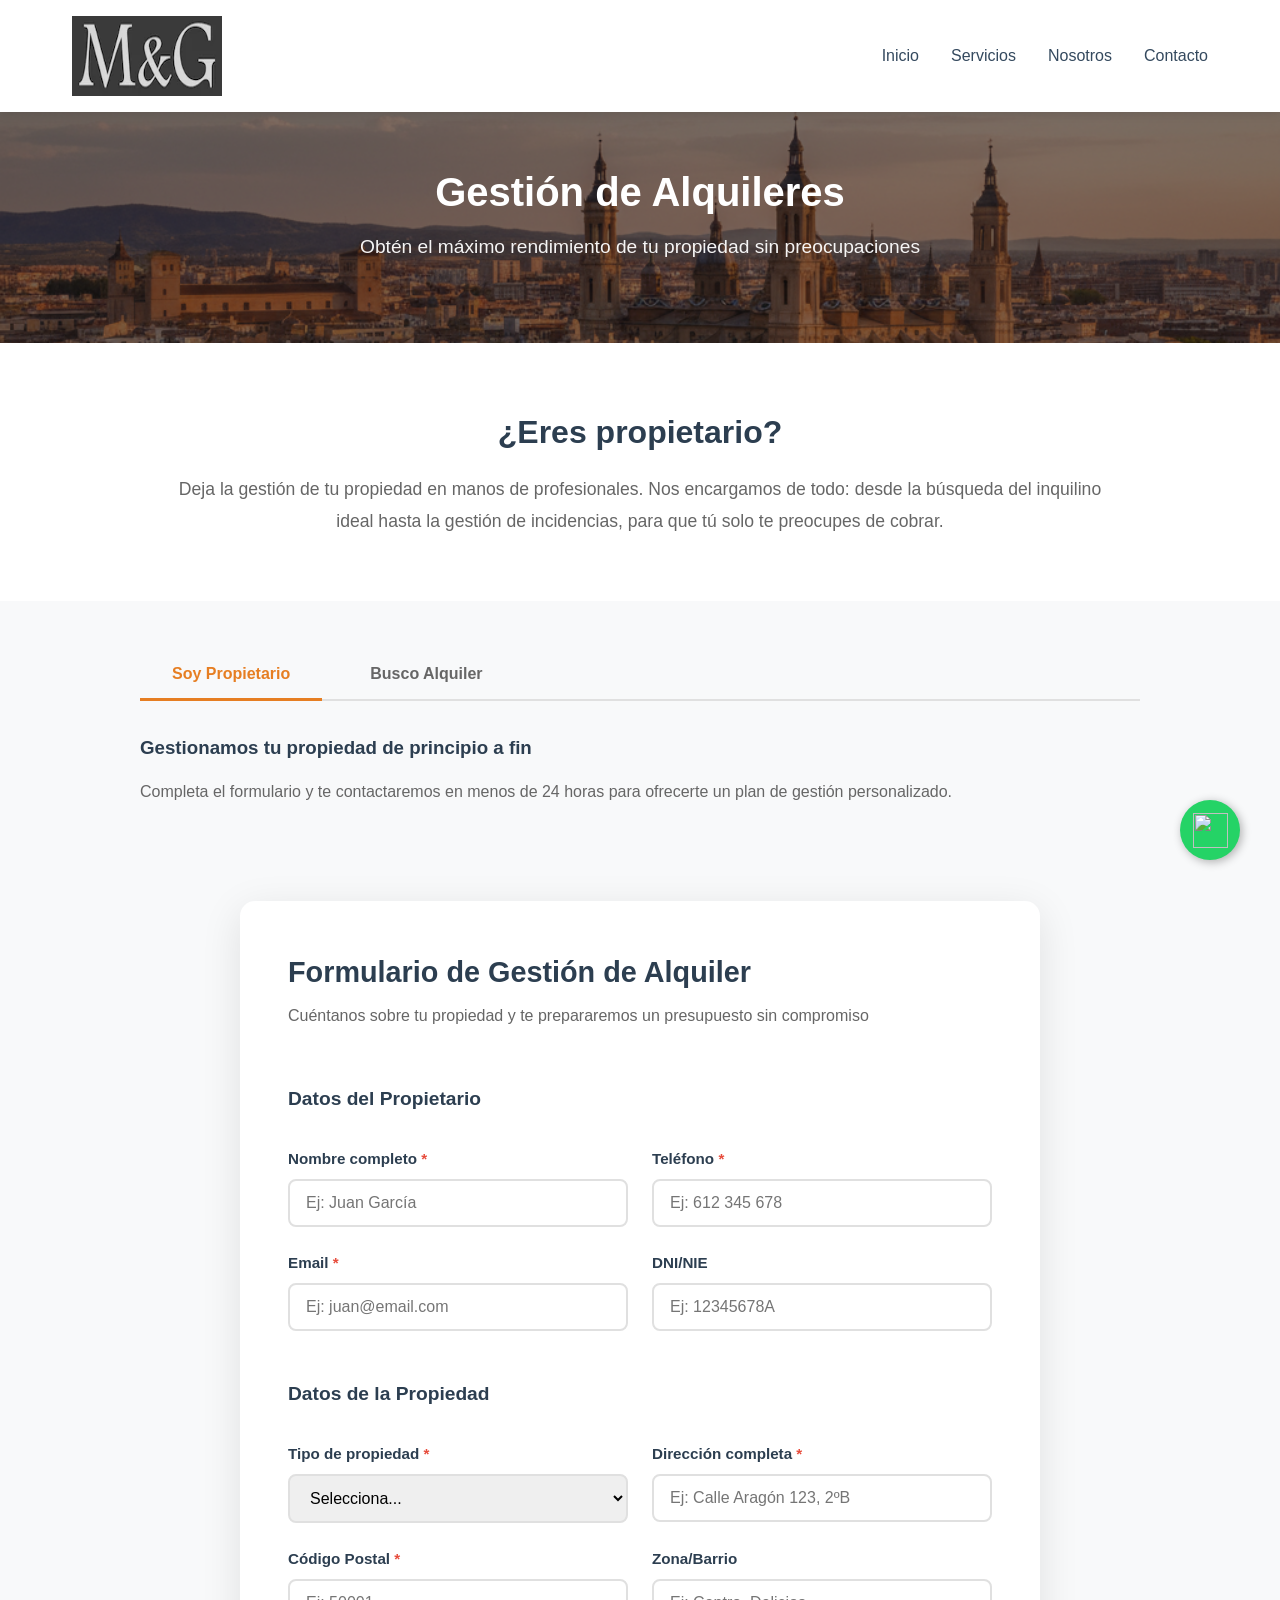
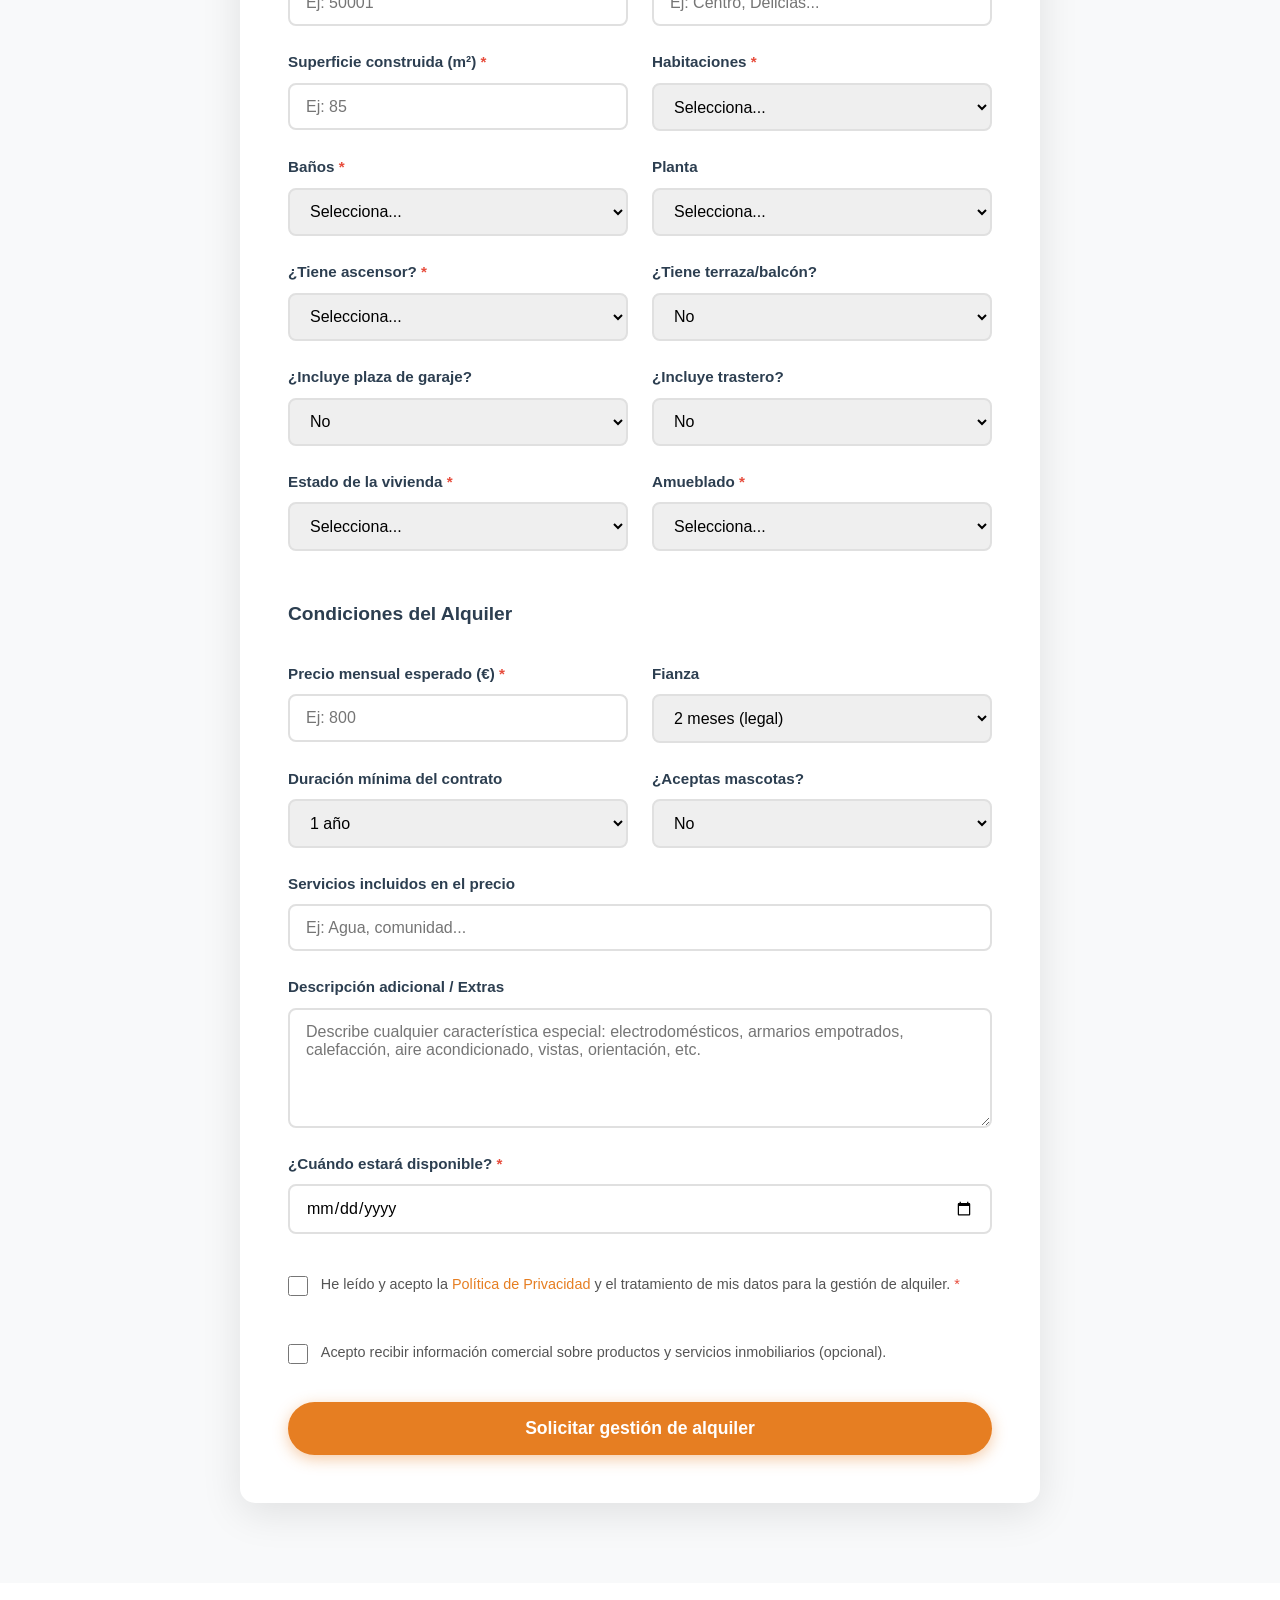
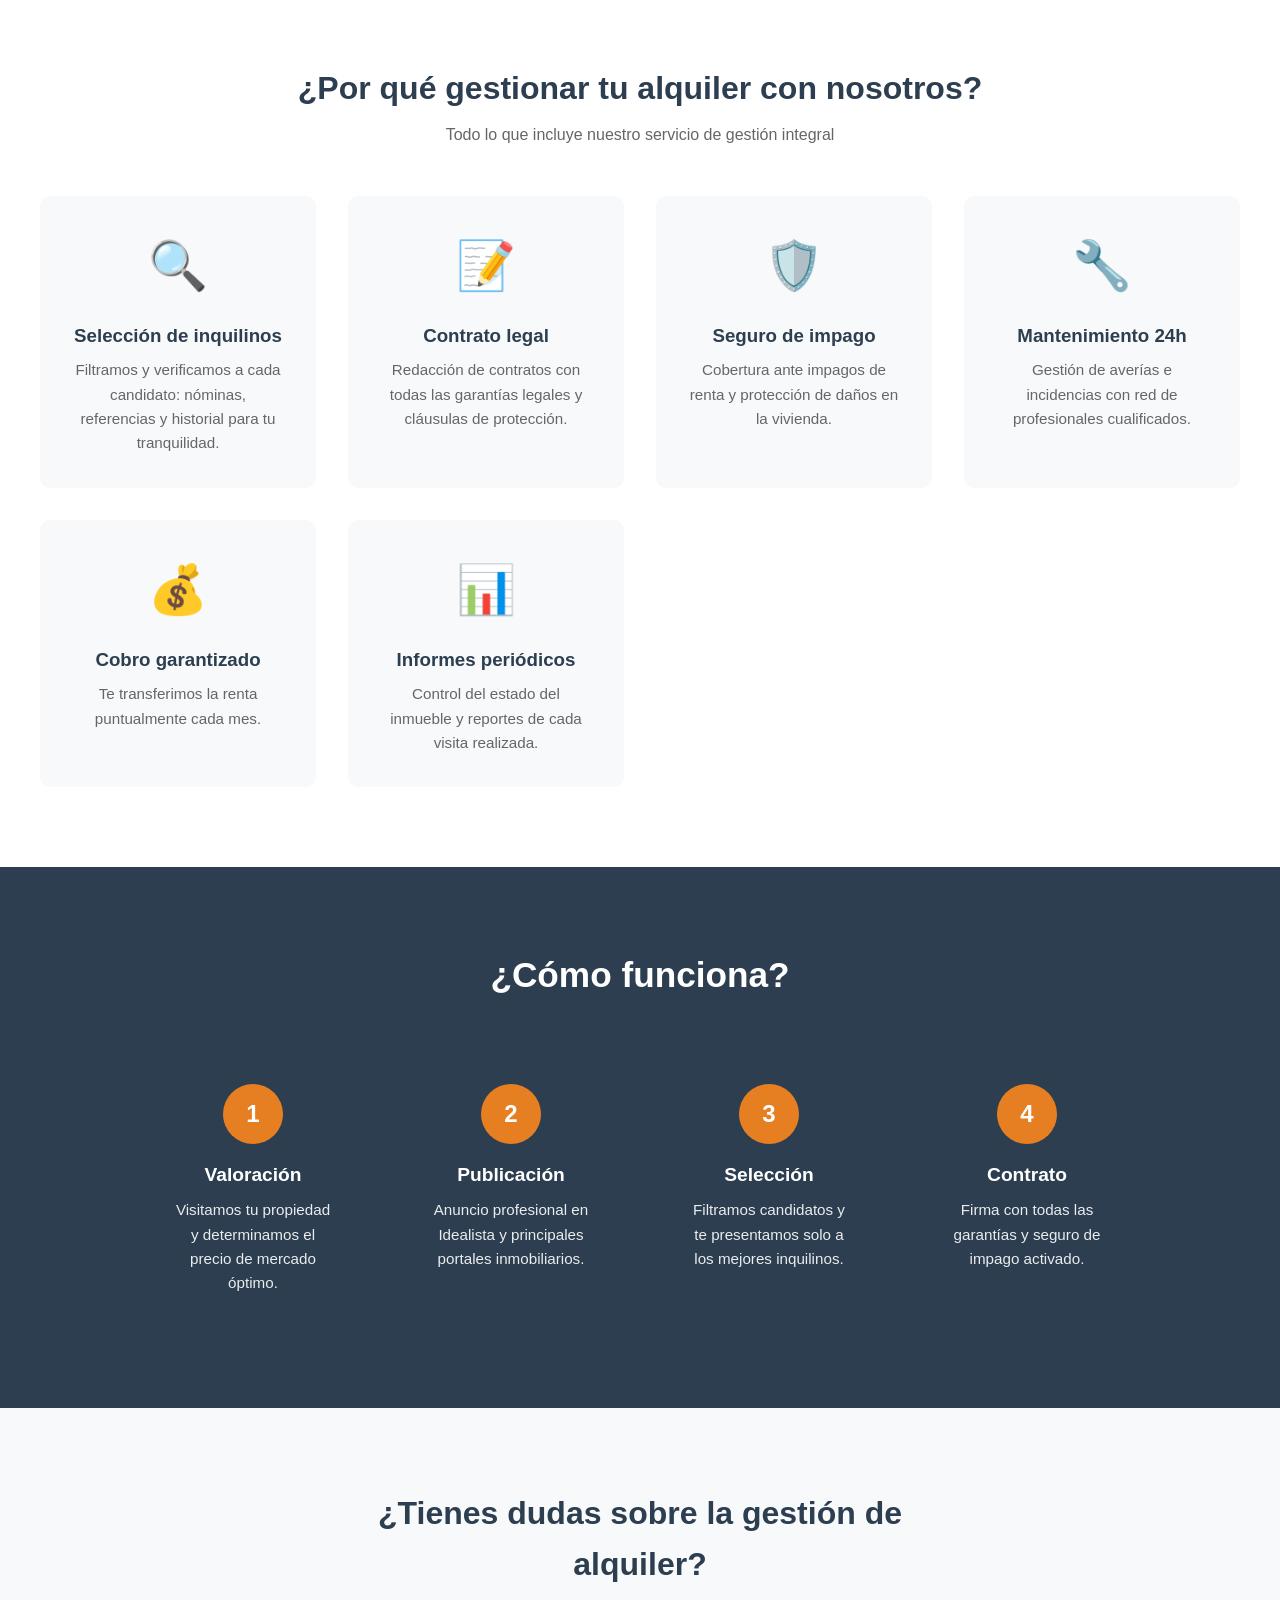
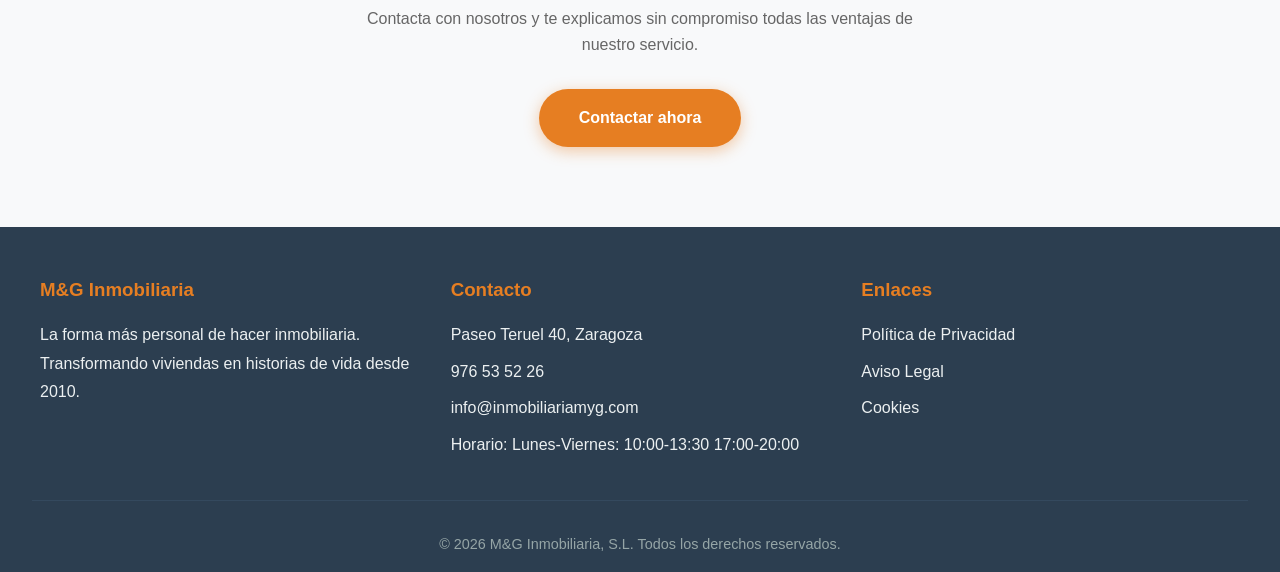
==== alquilerPiso.html @ a82d9c03 "Add files via upload" ====
<!DOCTYPE html>
<html lang="es">
<head>
    <meta charset="UTF-8">
    <meta name="viewport" content="width=device-width, initial-scale=1.0">
    <title>Gestión de Alquileres | M&G Inmobiliaria</title>
    <link rel="stylesheet" href="css/styleAlquiler.css">
</head>
<body>
    <header id="header">
        <nav>
            <a href="index.html" class="logo" style="display: flex; align-items: center; gap: 0.5rem; text-decoration: none; font-size: 1.5rem; font-weight: 700; color: #2c3e50;">
                <img src="./fotos/myg-logo.webp" alt="MyG Inmobiliaria" class="logo-img" onerror="this.style.display='none'; document.getElementById('logo-texto').style.display='block';">
                <span id="logo-texto" style="display: none;">M&G<span style="color: #e67e22;"> Inmobiliaria</span></span>
            </a>
            
            <ul class="nav-links" id="navLinks">
                <li><a href="index.html" onclick="closeMenu()">Inicio</a></li>
                
                <li class="dropdown">
                    <a href="servicios.html" onclick="toggleDropdown(event)">
                        Servicios 
                    </a>
                    <ul class="dropdown-menu">
                        <li><a href="ventasPiso.html" onclick="closeMenu()">Venta de Propiedades</a></li>
                        <li><a href="compraPiso.html" onclick="closeMenu()">Compra Segura</a></li>
                        <li><a href="alquilerPiso.html" onclick="closeMenu()">Gestión de Alquileres</a></li>
                    </ul>
                </li>
                
                <li><a href="nosotros.html" onclick="closeMenu()">Nosotros</a></li>
                <li><a href="contacto.html" onclick="closeMenu()">Contacto</a></li>
            </ul>
            
            <div class="mobile-menu" id="mobileMenu" onclick="toggleMenu()" aria-expanded="false">
                <span></span>
                <span></span>
                <span></span>
            </div>
        </nav>
    </header>

    <section class="page-header">
        <h1>Gestión de Alquileres</h1>
        <p>Obtén el máximo rendimiento de tu propiedad sin preocupaciones</p>
    </section>

    <section class="intro-section">
        <h2>¿Eres propietario?</h2>
        <p>Deja la gestión de tu propiedad en manos de profesionales. Nos encargamos de todo: desde la búsqueda del inquilino ideal hasta la gestión de incidencias, para que tú solo te preocupes de cobrar.</p>
    </section>

    <!-- Tabs -->
    <section class="tabs-section">
        <div class="tabs-container">
            <div class="tabs-nav">
                <button class="tab-button active" onclick="openTab('propietario')">Soy Propietario</button>
                <button class="tab-button" onclick="openTab('inquilino')">Busco Alquiler</button>
            </div>
            
            <!-- Contenido Propietario -->
            <div id="propietario" class="tab-content active">
                <h3 style="color: var(--color-primary); margin-bottom: 1rem;">Gestionamos tu propiedad de principio a fin</h3>
                <p style="color: #666;">Completa el formulario y te contactaremos en menos de 24 horas para ofrecerte un plan de gestión personalizado.</p>
            </div>
            
            <!-- Contenido Inquilino -->
            <div id="inquilino" class="tab-content">
                <h3 style="color: var(--color-primary); margin-bottom: 1rem;">Encuentra tu hogar en alquiler</h3>
                <p style="color: #666;">Visita nuestra sección de pisos en alquiler en Idealista o contacta con nosotros para una búsqueda personalizada.</p>
                <a href="https://www.idealista.com/pro/p08109689/alquiler-viviendas/" target="_blank" class="cta-button" style="margin-top: 1rem; display: inline-block;">Ver pisos en alquiler</a>
            </div>
        </div>
    </section>

    <!-- Formulario para Propietarios -->
    <section class="form-section" id="formulario">
        <div class="form-container">
            <h2>Formulario de Gestión de Alquiler</h2>
            <p class="form-subtitle">Cuéntanos sobre tu propiedad y te prepararemos un presupuesto sin compromiso</p>
            
            <form id="rentalForm" action="https://formsubmit.co/aplicaciones.bpp@gmail.com" method="POST">
                <input type="hidden" name="_subject" value="Nueva solicitud de ALQUILER - MyG Inmobiliaria">
                <input type="hidden" name="_next" value="https://inmobiliariamyg.webcindario.com//gracias.html">
                <input type="hidden" name="_template" value="table">
                <input type="text" name="_honey" style="display:none">
                
                <div class="form-grid">
                    <!-- Datos del Propietario -->
                    <div class="form-group full-width">
                        <h3 style="color: var(--color-primary); margin: 1.5rem 0 0.5rem 0; font-size: 1.2rem;">Datos del Propietario</h3>
                    </div>

                    <div class="form-group">
                        <label>Nombre completo <span>*</span></label>
                        <input type="text" name="nombre_propietario" required placeholder="Ej: Juan García">
                    </div>

                    <div class="form-group">
                        <label>Teléfono <span>*</span></label>
                        <input type="tel" name="telefono" required placeholder="Ej: 612 345 678">
                    </div>

                    <div class="form-group">
                        <label>Email <span>*</span></label>
                        <input type="email" name="email" required placeholder="Ej: juan@email.com">
                    </div>

                    <div class="form-group">
                        <label>DNI/NIE</label>
                        <input type="text" name="dni" placeholder="Ej: 12345678A">
                    </div>

                    <!-- Datos de la Propiedad -->
                    <div class="form-group full-width">
                        <h3 style="color: var(--color-primary); margin: 1.5rem 0 0.5rem 0; font-size: 1.2rem;">Datos de la Propiedad</h3>
                    </div>

                    <div class="form-group">
                        <label>Tipo de propiedad <span>*</span></label>
                        <select name="tipo_propiedad" required>
                            <option value="">Selecciona...</option>
                            <option value="piso">Piso</option>
                            <option value="atico">Ático</option>
                            <option value="duplex">Dúplex</option>
                            <option value="estudio">Estudio</option>
                            <option value="casa">Casa/Chalet</option>
                            <option value="local">Local Comercial</option>
                        </select>
                    </div>

                    <div class="form-group">
                        <label>Dirección completa <span>*</span></label>
                        <input type="text" name="direccion" required placeholder="Ej: Calle Aragón 123, 2ºB">
                    </div>

                    <div class="form-group">
                        <label>Código Postal <span>*</span></label>
                        <input type="text" name="codigo_postal" required placeholder="Ej: 50001">
                    </div>

                    <div class="form-group">
                        <label>Zona/Barrio</label>
                        <input type="text" name="zona" placeholder="Ej: Centro, Delicias...">
                    </div>

                    <div class="form-group">
                        <label>Superficie construida (m²) <span>*</span></label>
                        <input type="number" name="metros" required placeholder="Ej: 85">
                    </div>

                    <div class="form-group">
                        <label>Habitaciones <span>*</span></label>
                        <select name="habitaciones" required>
                            <option value="">Selecciona...</option>
                            <option value="0">0 (Estudio)</option>
                            <option value="1">1</option>
                            <option value="2">2</option>
                            <option value="3">3</option>
                            <option value="4">4</option>
                            <option value="5+">5 o más</option>
                        </select>
                    </div>

                    <div class="form-group">
                        <label>Baños <span>*</span></label>
                        <select name="banos" required>
                            <option value="">Selecciona...</option>
                            <option value="1">1</option>
                            <option value="2">2</option>
                            <option value="3+">3 o más</option>
                        </select>
                    </div>

                    <div class="form-group">
                        <label>Planta</label>
                        <select name="planta">
                            <option value="">Selecciona...</option>
                            <option value="bajo">Bajo</option>
                            <option value="intermedio">Intermedio</option>
                            <option value="atico">Ático</option>
                        </select>
                    </div>

                    <div class="form-group">
                        <label>¿Tiene ascensor? <span>*</span></label>
                        <select name="ascensor" required>
                            <option value="">Selecciona...</option>
                            <option value="si">Sí</option>
                            <option value="no">No</option>
                        </select>
                    </div>

                    <div class="form-group">
                        <label>¿Tiene terraza/balcón?</label>
                        <select name="terraza">
                            <option value="no">No</option>
                            <option value="balcon">Balcón</option>
                            <option value="terraza">Terraza</option>
                        </select>
                    </div>

                    <div class="form-group">
                        <label>¿Incluye plaza de garaje?</label>
                        <select name="garaje">
                            <option value="no">No</option>
                            <option value="si_incluida">Sí, incluida en el precio</option>
                            <option value="si_opcional">Sí, con opción a alquilar</option>
                        </select>
                    </div>

                    <div class="form-group">
                        <label>¿Incluye trastero?</label>
                        <select name="trastero">
                            <option value="no">No</option>
                            <option value="si">Sí</option>
                        </select>
                    </div>

                    <div class="form-group">
                        <label>Estado de la vivienda <span>*</span></label>
                        <select name="estado" required>
                            <option value="">Selecciona...</option>
                            <option value="nuevo">A estrenar</option>
                            <option value="excelente">Excelente estado</option>
                            <option value="bueno">Buen estado</option>
                            <option value="reformar">Necesita reforma</option>
                        </select>
                    </div>

                    <div class="form-group">
                        <label>Amueblado <span>*</span></label>
                        <select name="amueblado" required>
                            <option value="">Selecciona...</option>
                            <option value="amueblado">Totalmente amueblado</option>
                            <option value="parcial">Parcialmente amueblado</option>
                            <option value="sin_amueblar">Sin amueblar</option>
                        </select>
                    </div>

                    <!-- Datos del Alquiler -->
                    <div class="form-group full-width">
                        <h3 style="color: var(--color-primary); margin: 1.5rem 0 0.5rem 0; font-size: 1.2rem;">Condiciones del Alquiler</h3>
                    </div>

                    <div class="form-group">
                        <label>Precio mensual esperado (€) <span>*</span></label>
                        <input type="number" name="precio_mensual" required placeholder="Ej: 800">
                    </div>

                    <div class="form-group">
                        <label>Fianza</label>
                        <select name="fianza">
                            <option value="1_mes">1 mes</option>
                            <option value="2_meses" selected>2 meses (legal)</option>
                        </select>
                    </div>

                    <div class="form-group">
                        <label>Duración mínima del contrato</label>
                        <select name="duracion_minima">
                            <option value="6_meses">6 meses</option>
                            <option value="1_ano" selected>1 año</option>
                            <option value="2_anos">2 años o más</option>
                        </select>
                    </div>

                    <div class="form-group">
                        <label>¿Aceptas mascotas?</label>
                        <select name="mascotas">
                            <option value="no">No</option>
                            <option value="consultar">A consultar</option>
                            <option value="si">Sí</option>
                        </select>
                    </div>

                    <div class="form-group full-width">
                        <label>Servicios incluidos en el precio</label>
                        <input type="text" name="servicios_incluidos" placeholder="Ej: Agua, comunidad...">
                    </div>

                    <div class="form-group full-width">
                        <label>Descripción adicional / Extras</label>
                        <textarea name="descripcion" placeholder="Describe cualquier característica especial: electrodomésticos, armarios empotrados, calefacción, aire acondicionado, vistas, orientación, etc."></textarea>
                    </div>

                    <div class="form-group full-width">
                        <label>¿Cuándo estará disponible? <span>*</span></label>
                        <input type="date" name="fecha_disponible" required>
                    </div>

                    <div class="form-group full-width">
                        <div class="checkbox-group">
                            <input type="checkbox" id="privacy" name="privacy" required>
                            <label for="privacy">He leído y acepto la <a href="#">Política de Privacidad</a> y el tratamiento de mis datos para la gestión de alquiler. <span>*</span></label>
                        </div>
                    </div>

                    <div class="form-group full-width">
                        <div class="checkbox-group">
                            <input type="checkbox" id="marketing" name="marketing">
                            <label for="marketing">Acepto recibir información comercial sobre productos y servicios inmobiliarios (opcional).</label>
                        </div>
                    </div>
                </div>

                <!-- Campos ocultos para Formspree -->
                <input type="hidden" name="_subject" value="Nueva solicitud de Gestión de Alquiler - MyG Inmobiliaria">
                <input type="hidden" name="_replyto" value="%email%">

                <button type="submit" class="submit-button">Solicitar gestión de alquiler</button>
            </form>
        </div>
    </section>

    <!-- Beneficios -->
    <section class="benefits-section">
        <div class="benefits-container">
            <div class="section-header">
                <h2>¿Por qué gestionar tu alquiler con nosotros?</h2>
                <p>Todo lo que incluye nuestro servicio de gestión integral</p>
            </div>
            <div class="benefits-grid">
                <div class="benefit-card">
                    <div class="benefit-icon">🔍</div>
                    <h3>Selección de inquilinos</h3>
                    <p>Filtramos y verificamos a cada candidato: nóminas, referencias y historial para tu tranquilidad.</p>
                </div>
                <div class="benefit-card">
                    <div class="benefit-icon">📝</div>
                    <h3>Contrato legal</h3>
                    <p>Redacción de contratos con todas las garantías legales y cláusulas de protección.</p>
                </div>
                <div class="benefit-card">
                    <div class="benefit-icon">🛡️</div>
                    <h3>Seguro de impago</h3>
                    <p>Cobertura ante impagos de renta y protección de daños en la vivienda.</p>
                </div>
                <div class="benefit-card">
                    <div class="benefit-icon">🔧</div>
                    <h3>Mantenimiento 24h</h3>
                    <p>Gestión de averías e incidencias con red de profesionales cualificados.</p>
                </div>
                <div class="benefit-card">
                    <div class="benefit-icon">💰</div>
                    <h3>Cobro garantizado</h3>
                    <p>Te transferimos la renta puntualmente cada mes.</p>
                </div>
                <div class="benefit-card">
                    <div class="benefit-icon">📊</div>
                    <h3>Informes periódicos</h3>
                    <p>Control del estado del inmueble y reportes de cada visita realizada.</p>
                </div>
            </div>
        </div>
    </section>

    <!-- Proceso -->
    <section class="process-section">
        <div class="process-container">
            <h2>¿Cómo funciona?</h2>
            <div class="process-steps">
                <div class="step">
                    <div class="step-number">1</div>
                    <h3>Valoración</h3>
                    <p>Visitamos tu propiedad y determinamos el precio de mercado óptimo.</p>
                </div>
                <div class="step">
                    <div class="step-number">2</div>
                    <h3>Publicación</h3>
                    <p>Anuncio profesional en Idealista y principales portales inmobiliarios.</p>
                </div>
                <div class="step">
                    <div class="step-number">3</div>
                    <h3>Selección</h3>
                    <p>Filtramos candidatos y te presentamos solo a los mejores inquilinos.</p>
                </div>
                <div class="step">
                    <div class="step-number">4</div>
                    <h3>Contrato</h3>
                    <p>Firma con todas las garantías y seguro de impago activado.</p>
                </div>
            </div>
        </div>
    </section>

    <!-- CTA -->
    <section class="cta-section">
        <div class="cta-content">
            <h2>¿Tienes dudas sobre la gestión de alquiler?</h2>
            <p>Contacta con nosotros y te explicamos sin compromiso todas las ventajas de nuestro servicio.</p>
            <a href="contacto.html" class="cta-button">Contactar ahora</a>
        </div>
    </section>

    <footer>
        <div class="footer-content">
            <div class="footer-section">
                <h3>M&G Inmobiliaria</h3>
                <p>La forma más personal de hacer inmobiliaria. Transformando viviendas en historias de vida desde 2010.</p>
            </div>
            <div class="footer-section">
                <h3>Contacto</h3>
                <p><a href="https://www.google.com/maps/place//data=!4m2!3m1!1s0xd5914c4cee55611:0xde36bf7297b31e67?sa=X&ved=1t:8290&ictx=111" target="_blank"> Paseo Teruel 40, Zaragoza</a></p>
                <p><a href="tel:+34976535226"> 976 53 52 26</a></p>
                <p><a href="mailto:info@inmobiliariamyg.com"> info@inmobiliariamyg.com</a></p>
                <p>Horario: Lunes-Viernes: 10:00-13:30 17:00-20:00</p>
            </div>
            <div class="footer-section">
                <h3>Enlaces</h3>
                <p><a href="footer/privacidad.html">Política de Privacidad</a></p>
                <p><a href="footer/aviso-legal.html">Aviso Legal</a></p>
                <p><a href="footer/cookies.html">Cookies</a></p>
            </div>
        </div>
        <div class="footer-bottom">
            <p>&copy; 2026 M&G Inmobiliaria, S.L. Todos los derechos reservados.</p>
        </div>
    </footer>
    <script src="./JavaScript/common.js"></script>
    <script src="./JavaScript/alquilerPiso.js"></script>
    
</body>
</html>
---- css/styleAlquiler.css ----
/* ============================================
   MyG Inmobiliaria - Gestión de Alquileres
   Hoja de Estilos Principal
   ============================================ */

/* Reset y Variables */
* {
    margin: 0;
    padding: 0;
    box-sizing: border-box;
}

:root {
    --color-primary: #2c3e50;
    --color-secondary: #34495e;
    --color-accent: #e67e22;
    --color-light: #ecf0f1;
    --color-white: #ffffff;
    --font-main: 'Segoe UI', Tahoma, Geneva, Verdana, sans-serif;
}

body {
    font-family: var(--font-main);
    line-height: 1.6;
    color: #333;
    overflow-x: hidden;
}

/* ============================================
   LOGO
   ============================================ */
.logo-img {
    height: 80px; 
    width: 150px;
    display: block;
}

/* ============================================
   HEADER Y NAVEGACIÓN
   ============================================ */
header {
    background: var(--color-white);
    box-shadow: 0 2px 10px rgba(0,0,0,0.1);
    position: fixed;
    width: 100%;
    top: 0;
    z-index: 1000;
    transition: all 0.3s ease;
}

header.scrolled {
    box-shadow: 0 2px 20px rgba(0,0,0,0.1);
}

nav {
    max-width: 1200px;
    margin: 0 auto;
    padding: 1rem 2rem;
    display: flex;
    justify-content: space-between;
    align-items: center;
}

.logo {
    font-size: 1.5rem;
    font-weight: 700;
    color: var(--color-primary);
    text-decoration: none;
    display: flex;
    align-items: center;
    gap: 0.5rem;
}

/* Links de navegación */
.nav-links {
    display: flex;
    list-style: none;
    gap: 2rem;
}

.nav-links a {
    text-decoration: none;
    color: var(--color-secondary);
    font-weight: 500;
    transition: color 0.3s;
    position: relative;
}

.nav-links a:hover,
.nav-links a.active {
    color: var(--color-accent);
}

.nav-links > li > a::after {
    content: '';
    position: absolute;
    bottom: -5px;
    left: 0;
    width: 0;
    height: 2px;
    background: var(--color-accent);
    transition: width 0.3s;
}

.nav-links > li > a:hover::after,
.nav-links > li > a.active::after {
    width: 100%;
}

/* Dropdown Menu */
.dropdown {
    position: relative;
}

.dropdown > a::after {
    content: '▼';
    font-size: 0.7rem;
    margin-left: 5px;
    transition: transform 0.3s;
    display: inline-block;
}

.dropdown.active > a::after {
    transform: rotate(180deg);
}

.dropdown-menu {
    position: absolute;
    top: 100%;
    left: 0;
    background: var(--color-white);
    min-width: 220px;
    box-shadow: 0 10px 40px rgba(0,0,0,0.15);
    border-radius: 10px;
    padding: 0.5rem 0;
    opacity: 0;
    visibility: hidden;
    transform: translateY(-10px);
    transition: all 0.3s ease;
    list-style: none;
    z-index: 1001;
}

.dropdown:hover .dropdown-menu,
.dropdown.active .dropdown-menu {
    opacity: 1;
    visibility: visible;
    transform: translateY(0);
}

.dropdown-menu a {
    display: block;
    padding: 0.8rem 1.5rem;
    color: var(--color-secondary);
    font-size: 0.95rem;
    transition: all 0.2s;
    border-left: 3px solid transparent;
}

.dropdown-menu a:hover,
.dropdown-menu a.active {
    background: #f8f9fa;
    color: var(--color-accent);
    border-left-color: var(--color-accent);
    padding-left: 1.8rem;
}

/* Menú Móvil */
.mobile-menu {
    display: none;
    flex-direction: column;
    cursor: pointer;
    gap: 5px;
    padding: 10px;
    z-index: 1001;
}

.mobile-menu span {
    width: 25px;
    height: 3px;
    background: var(--color-primary);
    transition: all 0.3s ease;
    border-radius: 2px;
}

.mobile-menu.active span:nth-child(1) {
    transform: rotate(45deg) translate(5px, 5px);
}

.mobile-menu.active span:nth-child(2) {
    opacity: 0;
}

.mobile-menu.active span:nth-child(3) {
    transform: rotate(-45deg) translate(7px, -6px);
}

/* ============================================
   PAGE HEADER (Hero)
   ============================================ */
.page-header {
    margin-top: 80px;
    color: var(--color-white);
    padding: 5rem 2rem;
    text-align: center;
    position: relative;
    overflow: hidden;
}

.page-header::before {
    content: '';
    position: absolute;
    top: 0;
    left: 0;
    right: 0;
    bottom: 0;
    background-image: url('../fotos/imagenInicio.png');
    background-size: cover;
    background-position: center 30%;
    background-repeat: no-repeat;
    z-index: 0;
}

.page-header::after {
    content: '';
    position: absolute;
    top: 0;
    left: 0;
    right: 0;
    bottom: 0;
    background: rgba(0,0,0,0.5);
    z-index: 1;
}

.page-header h1 {
    font-size: 2.5rem;
    margin-bottom: 0.5rem;
    position: relative;
    z-index: 2;
}

.page-header p {
    font-size: 1.2rem;
    opacity: 0.95;
    position: relative;
    z-index: 2;
}

/* ============================================
   INTRO SECTION
   ============================================ */
.intro-section {
    padding: 4rem 2rem;
    max-width: 1000px;
    margin: 0 auto;
    text-align: center;
}

.intro-section h2 {
    color: var(--color-primary);
    font-size: 2rem;
    margin-bottom: 1rem;
}

.intro-section p {
    color: #666;
    font-size: 1.1rem;
    line-height: 1.8;
}

/* ============================================
   TABS
   ============================================ */
.tabs-section {
    background: #f8f9fa;
    padding: 3rem 2rem;
}

.tabs-container {
    max-width: 1000px;
    margin: 0 auto;
}

.tabs-nav {
    display: flex;
    gap: 1rem;
    margin-bottom: 2rem;
    border-bottom: 2px solid #e0e0e0;
}

.tab-button {
    padding: 1rem 2rem;
    background: none;
    border: none;
    color: #666;
    font-size: 1rem;
    font-weight: 600;
    cursor: pointer;
    position: relative;
    transition: color 0.3s;
}

.tab-button.active {
    color: var(--color-accent);
}

.tab-button.active::after {
    content: '';
    position: absolute;
    bottom: -2px;
    left: 0;
    right: 0;
    height: 3px;
    background: var(--color-accent);
}

.tab-content {
    display: none;
}

.tab-content.active {
    display: block;
}

/* ============================================
   FORMULARIO
   ============================================ */
.form-section {
    padding: 3rem 2rem 5rem;
    background: #f8f9fa;
}

.form-container {
    max-width: 800px;
    margin: 0 auto;
    background: var(--color-white);
    padding: 3rem;
    border-radius: 15px;
    box-shadow: 0 10px 40px rgba(0,0,0,0.1);
}

.form-container h2 {
    color: var(--color-primary);
    margin-bottom: 0.5rem;
    font-size: 1.8rem;
}

.form-subtitle {
    color: #666;
    margin-bottom: 2rem;
    font-size: 1rem;
}

.form-grid {
    display: grid;
    grid-template-columns: 1fr 1fr;
    gap: 1.5rem;
}

.form-group {
    display: flex;
    flex-direction: column;
}

.form-group.full-width {
    grid-column: 1 / -1;
}

.form-group label {
    color: var(--color-primary);
    font-weight: 600;
    margin-bottom: 0.5rem;
    font-size: 0.95rem;
}

.form-group label span {
    color: #e74c3c;
}

.form-group input,
.form-group select,
.form-group textarea {
    padding: 0.8rem 1rem;
    border: 2px solid #e0e0e0;
    border-radius: 8px;
    font-family: inherit;
    font-size: 1rem;
    transition: border-color 0.3s;
}

.form-group input:focus,
.form-group select:focus,
.form-group textarea:focus {
    outline: none;
    border-color: var(--color-accent);
}

.form-group textarea {
    resize: vertical;
    min-height: 120px;
}

.checkbox-group {
    display: flex;
    align-items: flex-start;
    gap: 0.8rem;
    margin-top: 1rem;
}

.checkbox-group input[type="checkbox"] {
    width: 20px;
    height: 20px;
    margin-top: 2px;
    accent-color: var(--color-accent);
}

.checkbox-group label {
    color: #555;
    font-size: 0.9rem;
    line-height: 1.4;
    font-weight: normal;
}

.checkbox-group a {
    color: var(--color-accent);
    text-decoration: none;
}

.submit-button {
    display: block;
    width: 100%;
    padding: 1rem;
    background: var(--color-accent);
    color: var(--color-white);
    border: none;
    border-radius: 50px;
    font-size: 1.1rem;
    font-weight: 600;
    cursor: pointer;
    transition: all 0.3s ease;
    margin-top: 2rem;
    box-shadow: 0 4px 15px rgba(230, 126, 34, 0.4);
}

.submit-button:hover {
    transform: translateY(-2px);
    box-shadow: 0 6px 20px rgba(230, 126, 34, 0.6);
    background: #d35400;
}

/* ============================================
   BENEFICIOS
   ============================================ */
.benefits-section {
    padding: 5rem 2rem;
    background: var(--color-white);
}

.benefits-container {
    max-width: 1200px;
    margin: 0 auto;
}

.section-header {
    text-align: center;
    margin-bottom: 3rem;
}

.section-header h2 {
    color: var(--color-primary);
    font-size: 2rem;
    margin-bottom: 0.5rem;
}

.section-header p {
    color: #666;
}

.benefits-grid {
    display: grid;
    grid-template-columns: repeat(auto-fit, minmax(250px, 1fr));
    gap: 2rem;
}

.benefit-card {
    text-align: center;
    padding: 2rem;
    background: #f8f9fa;
    border-radius: 10px;
    transition: transform 0.3s;
}

.benefit-card:hover {
    transform: translateY(-5px);
}

.benefit-icon {
    font-size: 3rem;
    margin-bottom: 1rem;
}

.benefit-card h3 {
    color: var(--color-primary);
    margin-bottom: 0.5rem;
}

.benefit-card p {
    color: #666;
    font-size: 0.95rem;
}

/* ============================================
   PROCESO
   ============================================ */
.process-section {
    padding: 5rem 2rem;
    background: var(--color-primary);
    color: white;
}

.process-container {
    max-width: 1000px;
    margin: 0 auto;
    text-align: center;
}

.process-section h2 {
    font-size: 2.2rem;
    margin-bottom: 3rem;
}

.process-steps {
    display: grid;
    grid-template-columns: repeat(auto-fit, minmax(200px, 1fr));
    gap: 2rem;
}

.step {
    padding: 2rem;
    position: relative;
}

.step-number {
    width: 60px;
    height: 60px;
    background: var(--color-accent);
    color: white;
    border-radius: 50%;
    display: flex;
    align-items: center;
    justify-content: center;
    font-size: 1.5rem;
    font-weight: bold;
    margin: 0 auto 1rem;
}

.step h3 {
    margin-bottom: 0.5rem;
    font-size: 1.2rem;
}

.step p {
    opacity: 0.9;
    font-size: 0.95rem;
}

/* ============================================
   CTA SECTION
   ============================================ */
.cta-section {
    padding: 5rem 2rem;
    text-align: center;
    background: #f8f9fa;
}

.cta-content {
    max-width: 600px;
    margin: 0 auto;
}

.cta-section h2 {
    color: var(--color-primary);
    font-size: 2rem;
    margin-bottom: 1rem;
}

.cta-section p {
    color: #666;
    margin-bottom: 2rem;
}

.cta-button {
    display: inline-block;
    padding: 1rem 2.5rem;
    background: var(--color-accent);
    color: white;
    text-decoration: none;
    border-radius: 50px;
    font-weight: 600;
    transition: all 0.3s;
    box-shadow: 0 4px 15px rgba(230, 126, 34, 0.4);
}

.cta-button:hover {
    transform: translateY(-2px);
    box-shadow: 0 6px 20px rgba(230, 126, 34, 0.6);
}

/* ============================================
   FOOTER
   ============================================ */
footer {
    background: #2c3e50;
    color: #ecf0f1;
    padding: 3rem 2rem 1rem;
    text-align: center;
}

.footer-content {
    max-width: 1200px;
    margin: 0 auto;
    display: grid;
    grid-template-columns: repeat(auto-fit, minmax(250px, 1fr));
    gap: 2rem;
    margin-bottom: 2rem;
    text-align: left;
}

.footer-section h3 {
    color: var(--color-accent);
    margin-bottom: 1rem;
}

.footer-section p,
.footer-section a {
    color: var(--gray-300);
    text-decoration: none;
    line-height: 1.8;
    margin-bottom: 0.5rem;
    transition: color var(--transition-fast);
}

.footer-section a:hover {
    color: var(--color-accent);
}

.footer-bottom {
    border-top: 1px solid #34495e;
    padding-top: 2rem;
    color: #95a5a6;
    font-size: 0.9rem;
}

/* ============================================
   WHATSAPP FLOAT BUTTON
   ============================================ */
.whatsapp-float {
    position: fixed;
    width: 60px;
    height: 60px;
    bottom: 40px;
    right: 40px;
    background: #25d366;
    border-radius: 50px;
    box-shadow: 2px 2px 10px rgba(0,0,0,0.3);
    z-index: 10000;
    display: flex;
    align-items: center;
    justify-content: center;
    transition: transform 0.3s;
}

.whatsapp-float:hover {
    transform: scale(1.1);
}

.whatsapp-float img {
    width: 35px;
    height: 35px;
}

/* ============================================
   ANIMACIONES
   ============================================ */
.animate-on-scroll {
    opacity: 0;
    transform: translateY(30px);
    transition: opacity 0.6s ease, transform 0.6s ease;
}

.animate-on-scroll.visible {
    opacity: 1;
    transform: translateY(0);
}

/* ============================================
   RESPONSIVE
   ============================================ */
@media (max-width: 768px) {
    .nav-links {
        display: none;
        position: absolute;
        top: 100%;
        left: 0;
        width: 100%;
        background: var(--color-white);
        flex-direction: column;
        padding: 2rem;
        box-shadow: 0 5px 20px rgba(0,0,0,0.1);
        gap: 0;
        max-height: calc(100vh - 80px);
        overflow-y: auto;
    }

    .nav-links.active {
        display: flex;
    }

    .mobile-menu {
        display: flex;
    }

    .dropdown-menu {
        position: static;
        box-shadow: none;
        opacity: 1;
        visibility: hidden;
        max-height: 0;
        overflow: hidden;
        transition: max-height 0.3s;
        background: #f8f9fa;
        border-radius: 0;
    }

    .dropdown.active .dropdown-menu {
        visibility: visible;
        max-height: 300px;
    }

    .page-header h1 {
        font-size: 1.8rem;
    }

    .tabs-nav {
        flex-direction: column;
    }

    .form-grid {
        grid-template-columns: 1fr;
    }

    .form-container {
        padding: 2rem 1.5rem;
    }

    .whatsapp-float {
        width: 50px;
        height: 50px;
        bottom: 20px;
        right: 20px;
    }

    .whatsapp-float img {
        width: 30px;
        height: 30px;
    }
}
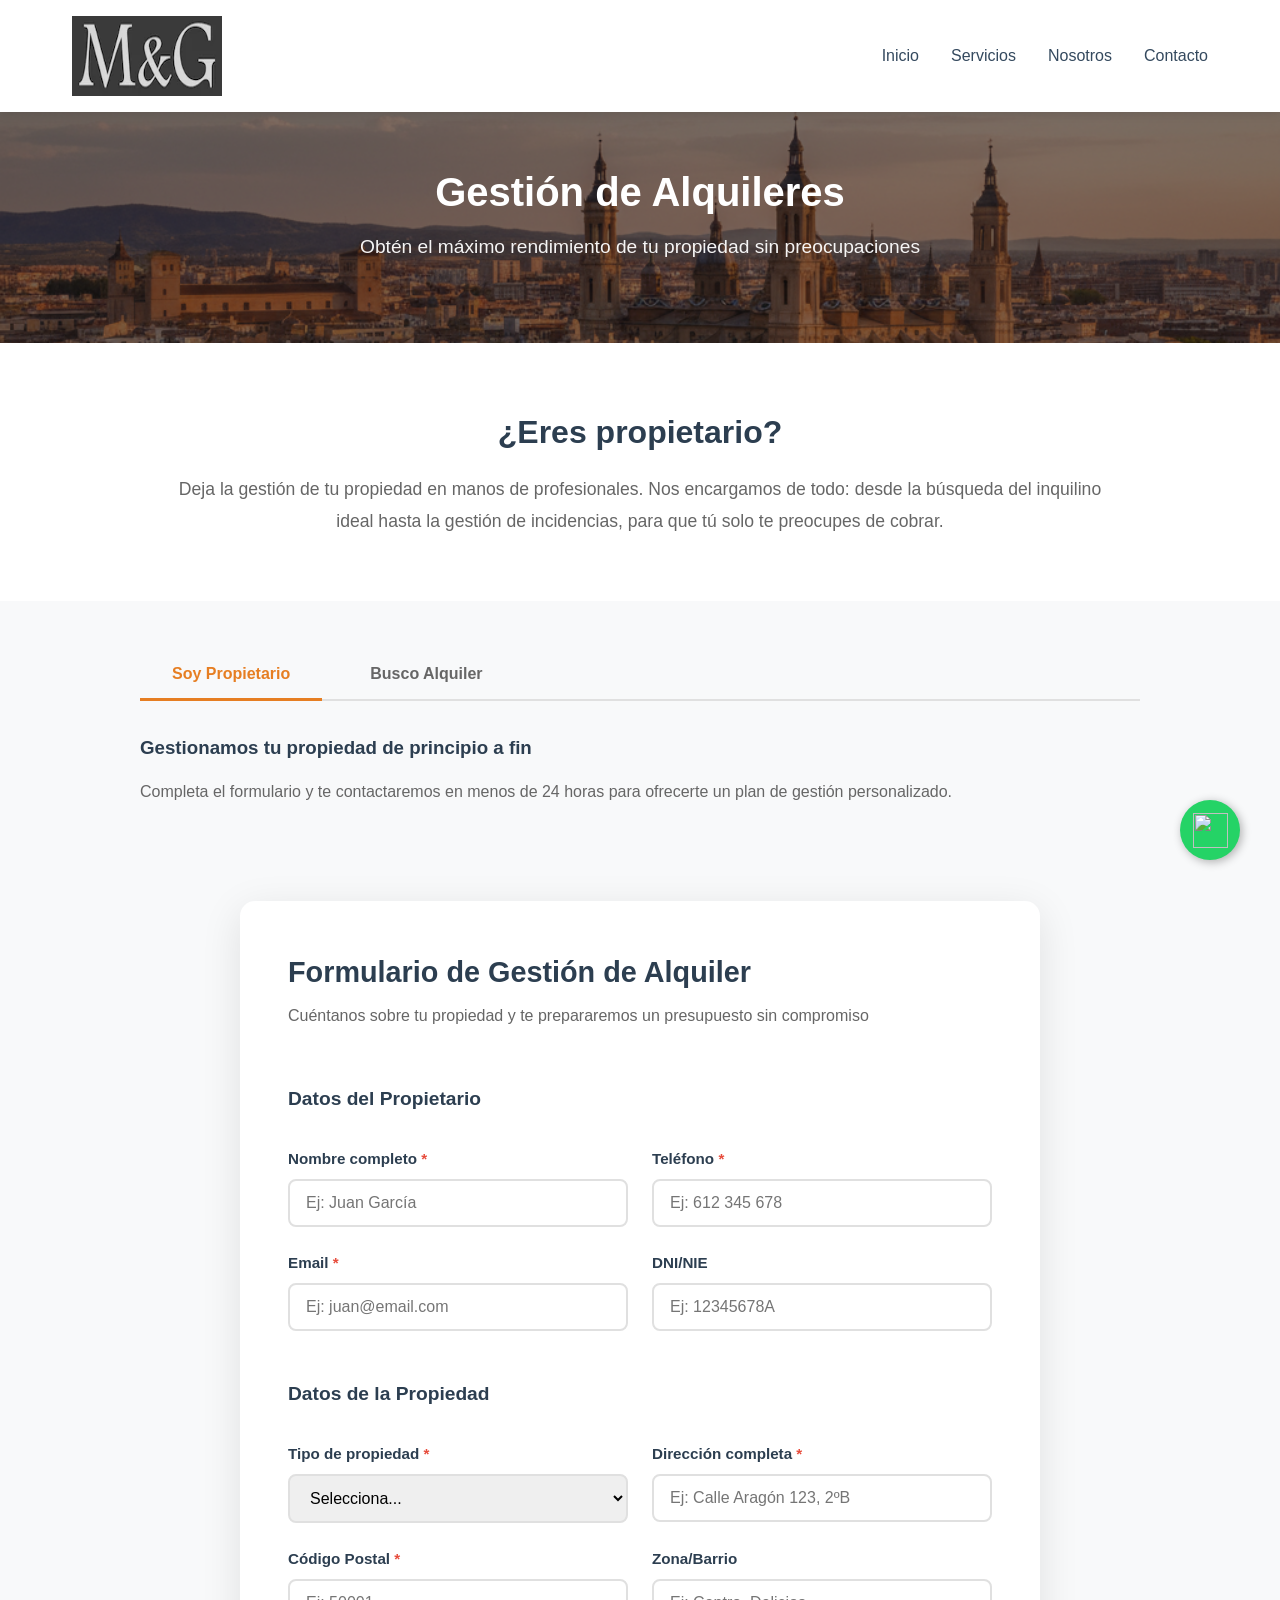
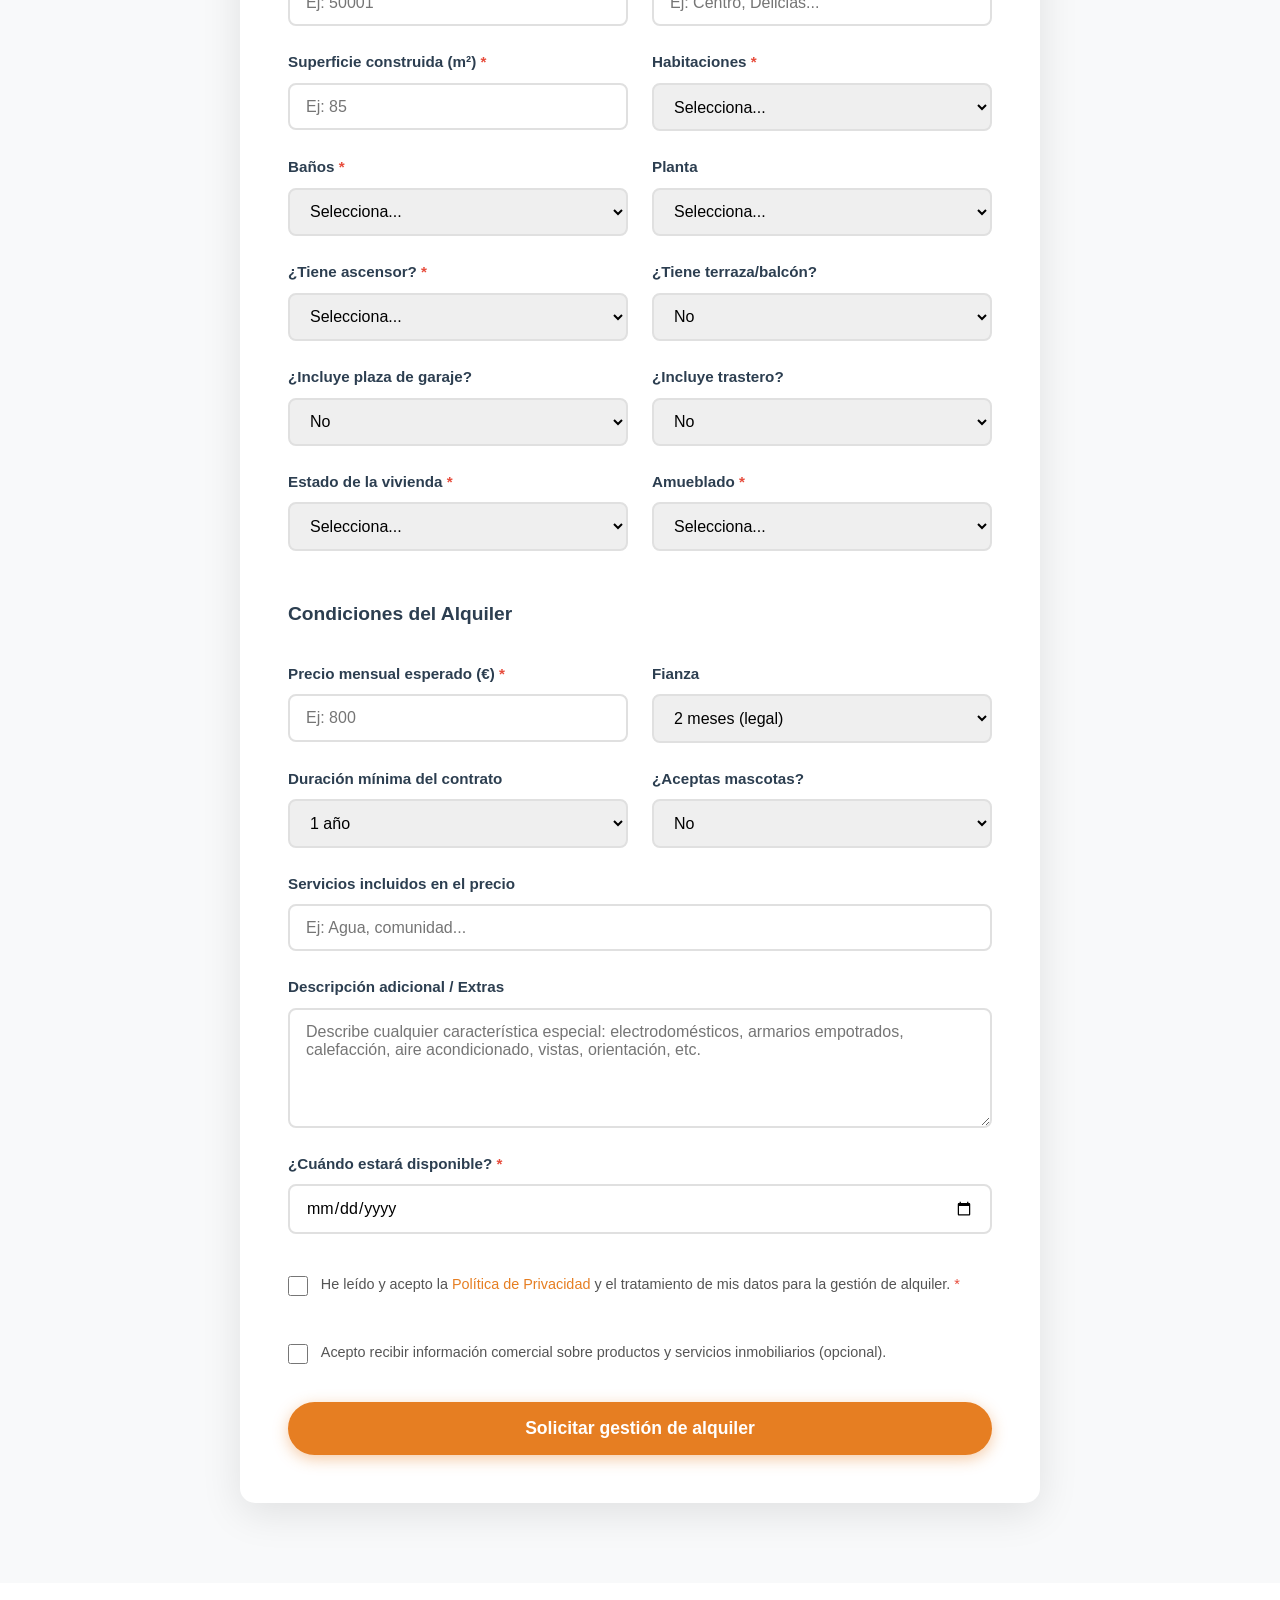
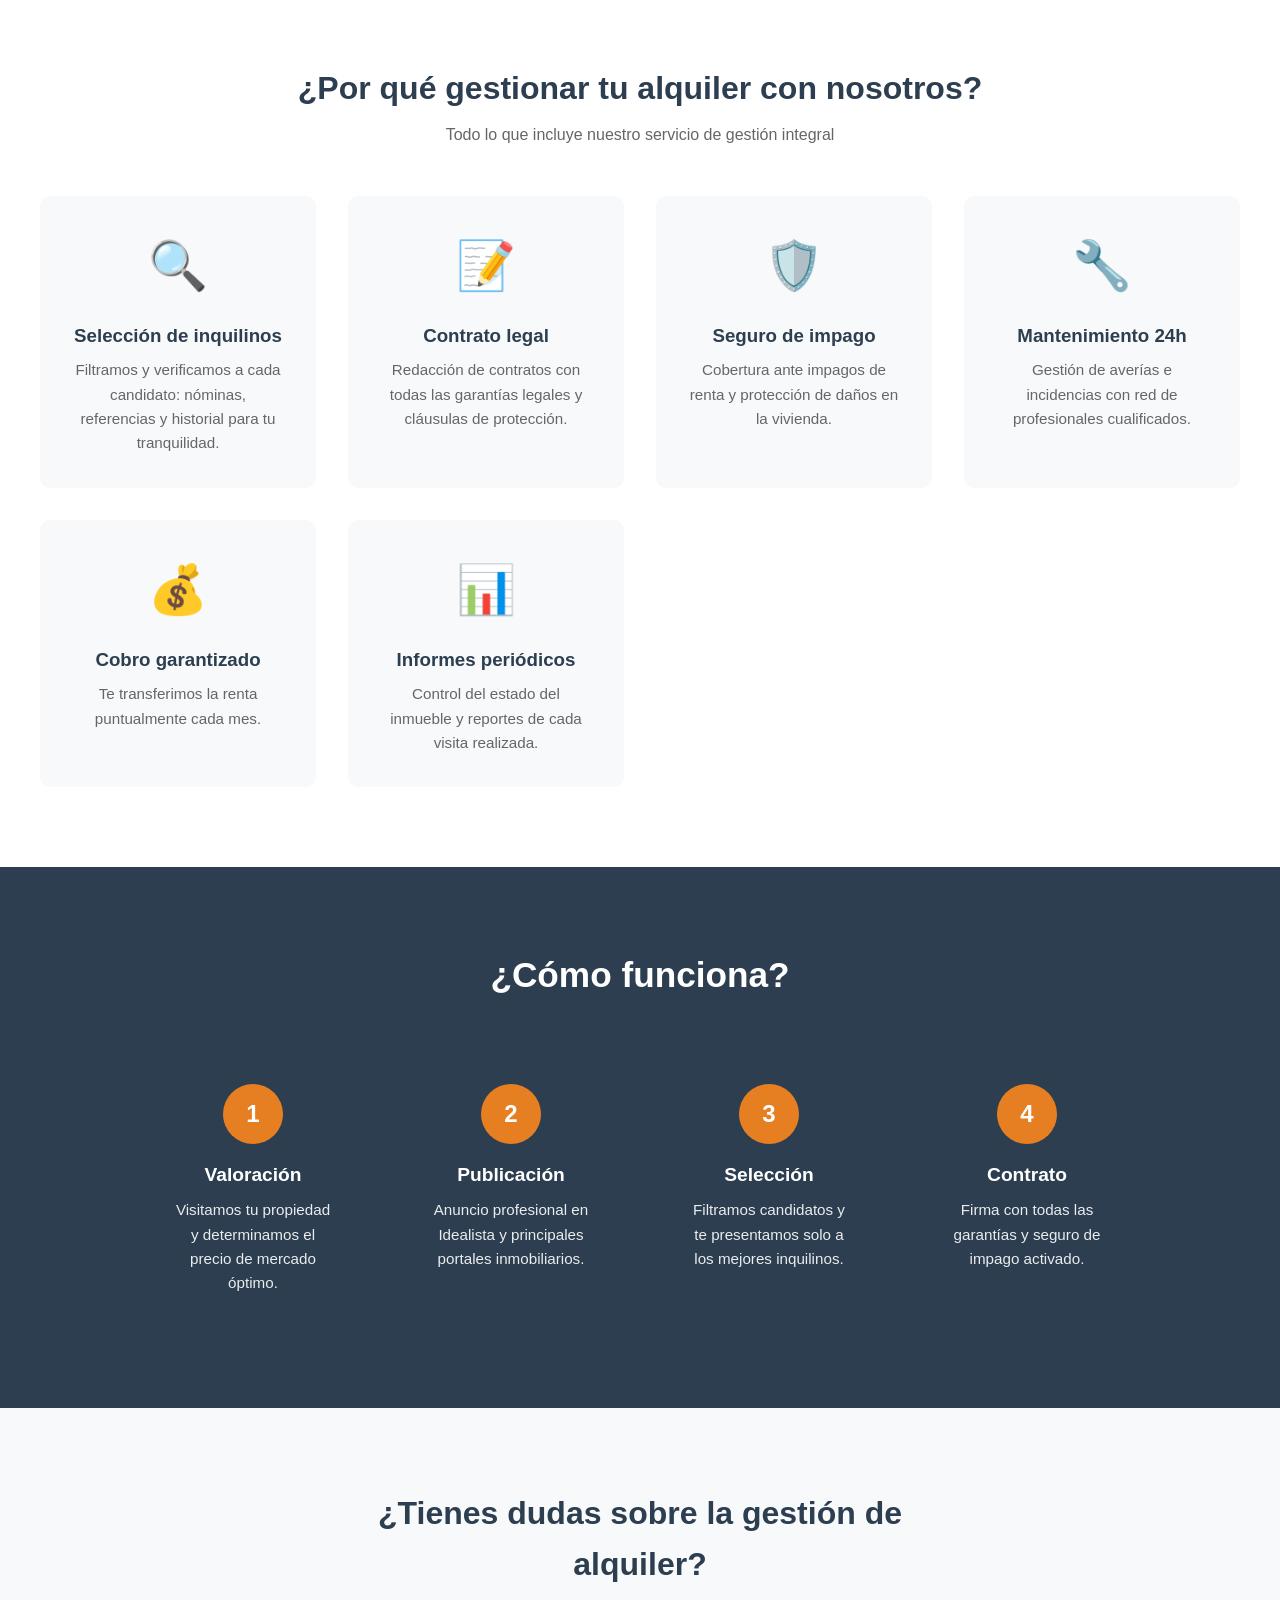
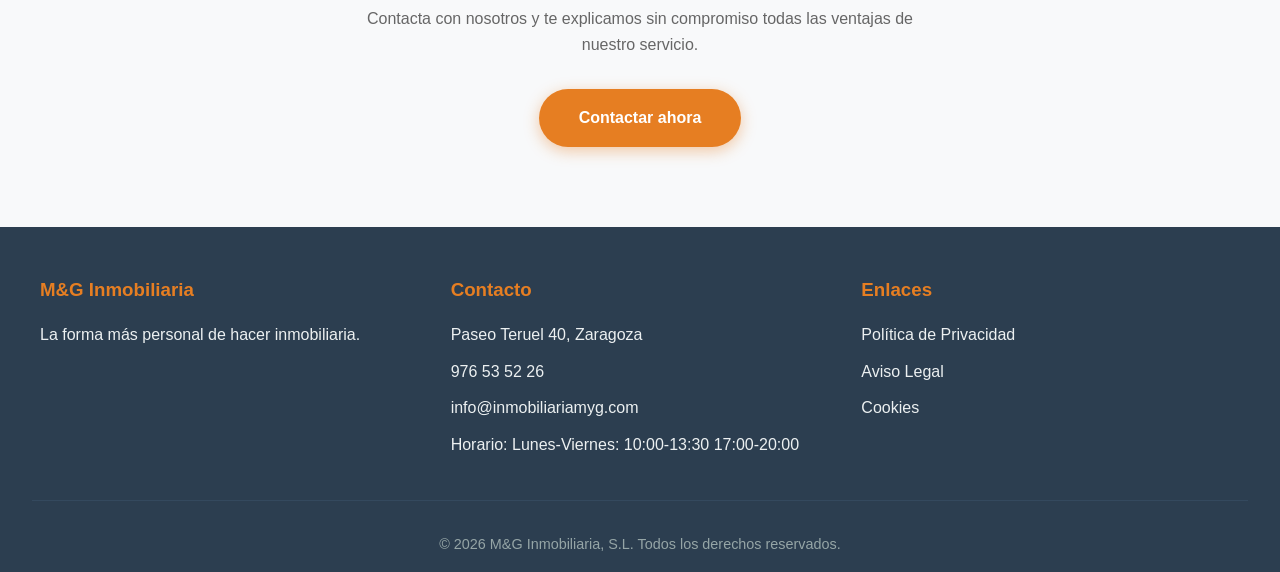
==== commit 96aca124: "Add files via upload" ====
--- a/alquilerPiso.html
+++ b/alquilerPiso.html
@@ -397,7 +397,7 @@
         <div class="footer-content">
             <div class="footer-section">
                 <h3>M&G Inmobiliaria</h3>
-                <p>La forma más personal de hacer inmobiliaria. Transformando viviendas en historias de vida desde 2010.</p>
+                <p>La forma más personal de hacer inmobiliaria.</p>
             </div>
             <div class="footer-section">
                 <h3>Contacto</h3>
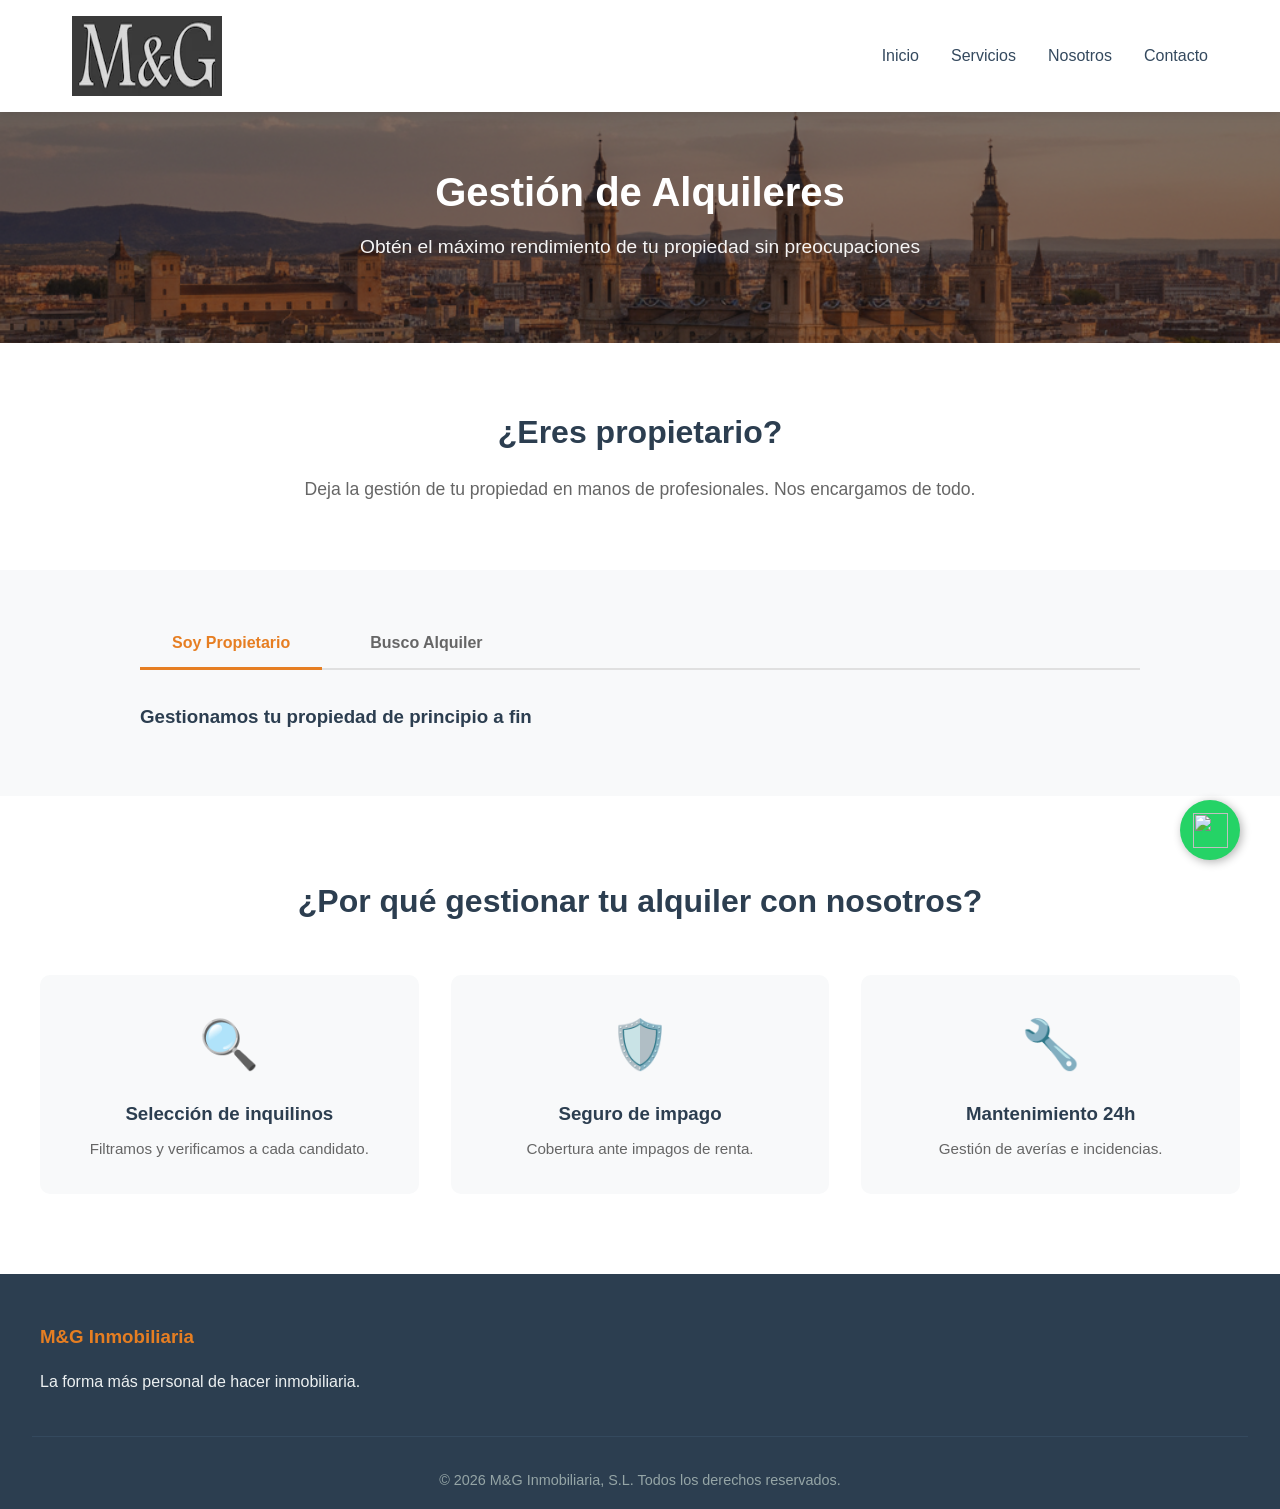
==== commit 76ffe6c1: "Add files via upload" ====
--- a/alquilerPiso.html
+++ b/alquilerPiso.html
@@ -1,424 +1,167 @@
-<!DOCTYPE html>
+<!doctype html>
 <html lang="es">
-<head>
-    <meta charset="UTF-8">
-    <meta name="viewport" content="width=device-width, initial-scale=1.0">
+  <head>
+    <meta charset="UTF-8" />
+    <meta name="viewport" content="width=device-width, initial-scale=1.0" />
     <title>Gestión de Alquileres | M&G Inmobiliaria</title>
-    <link rel="stylesheet" href="css/styleAlquiler.css">
-</head>
-<body>
+    <link rel="stylesheet" href="css/styleAlquiler.css" />
+    <script charset="utf-8" type="text/javascript" src="//js-eu1.hsforms.net/forms/embed/v2.js"></script>
+  </head>
+  <body>
     <header id="header">
-        <nav>
-            <a href="index.html" class="logo" style="display: flex; align-items: center; gap: 0.5rem; text-decoration: none; font-size: 1.5rem; font-weight: 700; color: #2c3e50;">
-                <img src="./fotos/myg-logo.webp" alt="MyG Inmobiliaria" class="logo-img" onerror="this.style.display='none'; document.getElementById('logo-texto').style.display='block';">
-                <span id="logo-texto" style="display: none;">M&G<span style="color: #e67e22;"> Inmobiliaria</span></span>
+      <nav>
+        <a
+          href="index.html"
+          class="logo"
+          style="
+            display: flex;
+            align-items: center;
+            gap: 0.5rem;
+            text-decoration: none;
+            font-size: 1.5rem;
+            font-weight: 700;
+            color: #2c3e50;
+          "
+        >
+          <img
+            src="./fotos/myg-logo.webp"
+            alt="MyG Inmobiliaria"
+            class="logo-img"
+            onerror="
+              this.style.display = 'none';
+              document.getElementById('logo-texto').style.display = 'block';
+            "
+          />
+          <span id="logo-texto" style="display: none"
+            >M&G<span style="color: #e67e22"> Inmobiliaria</span></span
+          >
+        </a>
+
+        <ul class="nav-links" id="navLinks">
+          <li><a href="index.html" onclick="closeMenu()">Inicio</a></li>
+
+          <li class="dropdown">
+            <a href="servicios.html" onclick="toggleDropdown(event)">
+              Servicios
             </a>
-            
-            <ul class="nav-links" id="navLinks">
-                <li><a href="index.html" onclick="closeMenu()">Inicio</a></li>
-                
-                <li class="dropdown">
-                    <a href="servicios.html" onclick="toggleDropdown(event)">
-                        Servicios 
-                    </a>
-                    <ul class="dropdown-menu">
-                        <li><a href="ventasPiso.html" onclick="closeMenu()">Venta de Propiedades</a></li>
-                        <li><a href="compraPiso.html" onclick="closeMenu()">Compra Segura</a></li>
-                        <li><a href="alquilerPiso.html" onclick="closeMenu()">Gestión de Alquileres</a></li>
-                    </ul>
-                </li>
-                
-                <li><a href="nosotros.html" onclick="closeMenu()">Nosotros</a></li>
-                <li><a href="contacto.html" onclick="closeMenu()">Contacto</a></li>
+            <ul class="dropdown-menu">
+              <li><a href="ventasPiso.html" onclick="closeMenu()">Venta de Propiedades</a></li>
+              <li><a href="compraPiso.html" onclick="closeMenu()">Compra Segura</a></li>
+              <li><a href="alquilerPiso.html" onclick="closeMenu()">Gestión de Alquileres</a></li>
             </ul>
-            
-            <div class="mobile-menu" id="mobileMenu" onclick="toggleMenu()" aria-expanded="false">
-                <span></span>
-                <span></span>
-                <span></span>
-            </div>
-        </nav>
+          </li>
+
+          <li><a href="nosotros.html" onclick="closeMenu()">Nosotros</a></li>
+          <li><a href="contacto.html" onclick="closeMenu()">Contacto</a></li>
+        </ul>
+
+        <div class="mobile-menu" id="mobileMenu" onclick="toggleMenu()" aria-expanded="false">
+          <span></span><span></span><span></span>
+        </div>
+      </nav>
     </header>
 
     <section class="page-header">
-        <h1>Gestión de Alquileres</h1>
-        <p>Obtén el máximo rendimiento de tu propiedad sin preocupaciones</p>
+      <h1>Gestión de Alquileres</h1>
+      <p>Obtén el máximo rendimiento de tu propiedad sin preocupaciones</p>
     </section>
 
     <section class="intro-section">
-        <h2>¿Eres propietario?</h2>
-        <p>Deja la gestión de tu propiedad en manos de profesionales. Nos encargamos de todo: desde la búsqueda del inquilino ideal hasta la gestión de incidencias, para que tú solo te preocupes de cobrar.</p>
+      <h2>¿Eres propietario?</h2>
+      <p>
+        Deja la gestión de tu propiedad en manos de profesionales. Nos
+        encargamos de todo.
+      </p>
     </section>
 
-    <!-- Tabs -->
     <section class="tabs-section">
-        <div class="tabs-container">
-            <div class="tabs-nav">
-                <button class="tab-button active" onclick="openTab('propietario')">Soy Propietario</button>
-                <button class="tab-button" onclick="openTab('inquilino')">Busco Alquiler</button>
-            </div>
-            
-            <!-- Contenido Propietario -->
-            <div id="propietario" class="tab-content active">
-                <h3 style="color: var(--color-primary); margin-bottom: 1rem;">Gestionamos tu propiedad de principio a fin</h3>
-                <p style="color: #666;">Completa el formulario y te contactaremos en menos de 24 horas para ofrecerte un plan de gestión personalizado.</p>
-            </div>
-            
-            <!-- Contenido Inquilino -->
-            <div id="inquilino" class="tab-content">
-                <h3 style="color: var(--color-primary); margin-bottom: 1rem;">Encuentra tu hogar en alquiler</h3>
-                <p style="color: #666;">Visita nuestra sección de pisos en alquiler en Idealista o contacta con nosotros para una búsqueda personalizada.</p>
-                <a href="https://www.idealista.com/pro/p08109689/alquiler-viviendas/" target="_blank" class="cta-button" style="margin-top: 1rem; display: inline-block;">Ver pisos en alquiler</a>
-            </div>
+      <div class="tabs-container">
+        <div class="tabs-nav">
+          <button class="tab-button active" onclick="openTab('propietario')">
+            Soy Propietario
+          </button>
+          <button class="tab-button" onclick="openTab('inquilino')">
+            Busco Alquiler
+          </button>
         </div>
+
+        <div id="propietario" class="tab-content active">
+          <h3 style="color: var(--color-primary); margin-bottom: 1rem">
+            Gestionamos tu propiedad de principio a fin
+          </h3>
+          <script charset="utf-8" type="text/javascript" src="//js-eu1.hsforms.net/forms/embed/v2.js"></script>
+<script>
+  hbspt.forms.create({
+    portalId: "147825139",
+    formId: "0c0927d4-c9c2-40e3-81ae-94b96a5bdd84",
+    region: "eu1"
+  });
+</script>
+        </div>
+
+        <div id="inquilino" class="tab-content">
+          <h3 style="color: var(--color-primary); margin-bottom: 1rem">
+            Encuentra tu hogar en alquiler
+          </h3>
+          <script charset="utf-8" type="text/javascript" src="//js-eu1.hsforms.net/forms/embed/v2.js"></script>
+<script>
+  hbspt.forms.create({
+    portalId: "147825139",
+    formId: "0565bc36-b159-4eb4-82c2-faa5c1ef632a",
+    region: "eu1"
+  });
+</script>
+          </script>
+          
+          <a
+            href="https://www.idealista.com/pro/p08109689/alquiler-viviendas/"
+            target="_blank"
+            class="cta-button"
+            style="margin-top: 1rem; display: inline-block"
+            >Ver pisos en alquiler</a
+          >
+        </div>
+      </div>
     </section>
 
-    <!-- Formulario para Propietarios -->
-    <section class="form-section" id="formulario">
-        <div class="form-container">
-            <h2>Formulario de Gestión de Alquiler</h2>
-            <p class="form-subtitle">Cuéntanos sobre tu propiedad y te prepararemos un presupuesto sin compromiso</p>
-            
-            <form id="rentalForm" action="https://formsubmit.co/aplicaciones.bpp@gmail.com" method="POST">
-                <input type="hidden" name="_subject" value="Nueva solicitud de ALQUILER - MyG Inmobiliaria">
-                <input type="hidden" name="_next" value="https://inmobiliariamyg.webcindario.com//gracias.html">
-                <input type="hidden" name="_template" value="table">
-                <input type="text" name="_honey" style="display:none">
-                
-                <div class="form-grid">
-                    <!-- Datos del Propietario -->
-                    <div class="form-group full-width">
-                        <h3 style="color: var(--color-primary); margin: 1.5rem 0 0.5rem 0; font-size: 1.2rem;">Datos del Propietario</h3>
-                    </div>
-
-                    <div class="form-group">
-                        <label>Nombre completo <span>*</span></label>
-                        <input type="text" name="nombre_propietario" required placeholder="Ej: Juan García">
-                    </div>
-
-                    <div class="form-group">
-                        <label>Teléfono <span>*</span></label>
-                        <input type="tel" name="telefono" required placeholder="Ej: 612 345 678">
-                    </div>
-
-                    <div class="form-group">
-                        <label>Email <span>*</span></label>
-                        <input type="email" name="email" required placeholder="Ej: juan@email.com">
-                    </div>
-
-                    <div class="form-group">
-                        <label>DNI/NIE</label>
-                        <input type="text" name="dni" placeholder="Ej: 12345678A">
-                    </div>
-
-                    <!-- Datos de la Propiedad -->
-                    <div class="form-group full-width">
-                        <h3 style="color: var(--color-primary); margin: 1.5rem 0 0.5rem 0; font-size: 1.2rem;">Datos de la Propiedad</h3>
-                    </div>
-
-                    <div class="form-group">
-                        <label>Tipo de propiedad <span>*</span></label>
-                        <select name="tipo_propiedad" required>
-                            <option value="">Selecciona...</option>
-                            <option value="piso">Piso</option>
-                            <option value="atico">Ático</option>
-                            <option value="duplex">Dúplex</option>
-                            <option value="estudio">Estudio</option>
-                            <option value="casa">Casa/Chalet</option>
-                            <option value="local">Local Comercial</option>
-                        </select>
-                    </div>
-
-                    <div class="form-group">
-                        <label>Dirección completa <span>*</span></label>
-                        <input type="text" name="direccion" required placeholder="Ej: Calle Aragón 123, 2ºB">
-                    </div>
-
-                    <div class="form-group">
-                        <label>Código Postal <span>*</span></label>
-                        <input type="text" name="codigo_postal" required placeholder="Ej: 50001">
-                    </div>
-
-                    <div class="form-group">
-                        <label>Zona/Barrio</label>
-                        <input type="text" name="zona" placeholder="Ej: Centro, Delicias...">
-                    </div>
-
-                    <div class="form-group">
-                        <label>Superficie construida (m²) <span>*</span></label>
-                        <input type="number" name="metros" required placeholder="Ej: 85">
-                    </div>
-
-                    <div class="form-group">
-                        <label>Habitaciones <span>*</span></label>
-                        <select name="habitaciones" required>
-                            <option value="">Selecciona...</option>
-                            <option value="0">0 (Estudio)</option>
-                            <option value="1">1</option>
-                            <option value="2">2</option>
-                            <option value="3">3</option>
-                            <option value="4">4</option>
-                            <option value="5+">5 o más</option>
-                        </select>
-                    </div>
-
-                    <div class="form-group">
-                        <label>Baños <span>*</span></label>
-                        <select name="banos" required>
-                            <option value="">Selecciona...</option>
-                            <option value="1">1</option>
-                            <option value="2">2</option>
-                            <option value="3+">3 o más</option>
-                        </select>
-                    </div>
-
-                    <div class="form-group">
-                        <label>Planta</label>
-                        <select name="planta">
-                            <option value="">Selecciona...</option>
-                            <option value="bajo">Bajo</option>
-                            <option value="intermedio">Intermedio</option>
-                            <option value="atico">Ático</option>
-                        </select>
-                    </div>
-
-                    <div class="form-group">
-                        <label>¿Tiene ascensor? <span>*</span></label>
-                        <select name="ascensor" required>
-                            <option value="">Selecciona...</option>
-                            <option value="si">Sí</option>
-                            <option value="no">No</option>
-                        </select>
-                    </div>
-
-                    <div class="form-group">
-                        <label>¿Tiene terraza/balcón?</label>
-                        <select name="terraza">
-                            <option value="no">No</option>
-                            <option value="balcon">Balcón</option>
-                            <option value="terraza">Terraza</option>
-                        </select>
-                    </div>
-
-                    <div class="form-group">
-                        <label>¿Incluye plaza de garaje?</label>
-                        <select name="garaje">
-                            <option value="no">No</option>
-                            <option value="si_incluida">Sí, incluida en el precio</option>
-                            <option value="si_opcional">Sí, con opción a alquilar</option>
-                        </select>
-                    </div>
-
-                    <div class="form-group">
-                        <label>¿Incluye trastero?</label>
-                        <select name="trastero">
-                            <option value="no">No</option>
-                            <option value="si">Sí</option>
-                        </select>
-                    </div>
-
-                    <div class="form-group">
-                        <label>Estado de la vivienda <span>*</span></label>
-                        <select name="estado" required>
-                            <option value="">Selecciona...</option>
-                            <option value="nuevo">A estrenar</option>
-                            <option value="excelente">Excelente estado</option>
-                            <option value="bueno">Buen estado</option>
-                            <option value="reformar">Necesita reforma</option>
-                        </select>
-                    </div>
-
-                    <div class="form-group">
-                        <label>Amueblado <span>*</span></label>
-                        <select name="amueblado" required>
-                            <option value="">Selecciona...</option>
-                            <option value="amueblado">Totalmente amueblado</option>
-                            <option value="parcial">Parcialmente amueblado</option>
-                            <option value="sin_amueblar">Sin amueblar</option>
-                        </select>
-                    </div>
-
-                    <!-- Datos del Alquiler -->
-                    <div class="form-group full-width">
-                        <h3 style="color: var(--color-primary); margin: 1.5rem 0 0.5rem 0; font-size: 1.2rem;">Condiciones del Alquiler</h3>
-                    </div>
-
-                    <div class="form-group">
-                        <label>Precio mensual esperado (€) <span>*</span></label>
-                        <input type="number" name="precio_mensual" required placeholder="Ej: 800">
-                    </div>
-
-                    <div class="form-group">
-                        <label>Fianza</label>
-                        <select name="fianza">
-                            <option value="1_mes">1 mes</option>
-                            <option value="2_meses" selected>2 meses (legal)</option>
-                        </select>
-                    </div>
-
-                    <div class="form-group">
-                        <label>Duración mínima del contrato</label>
-                        <select name="duracion_minima">
-                            <option value="6_meses">6 meses</option>
-                            <option value="1_ano" selected>1 año</option>
-                            <option value="2_anos">2 años o más</option>
-                        </select>
-                    </div>
-
-                    <div class="form-group">
-                        <label>¿Aceptas mascotas?</label>
-                        <select name="mascotas">
-                            <option value="no">No</option>
-                            <option value="consultar">A consultar</option>
-                            <option value="si">Sí</option>
-                        </select>
-                    </div>
-
-                    <div class="form-group full-width">
-                        <label>Servicios incluidos en el precio</label>
-                        <input type="text" name="servicios_incluidos" placeholder="Ej: Agua, comunidad...">
-                    </div>
-
-                    <div class="form-group full-width">
-                        <label>Descripción adicional / Extras</label>
-                        <textarea name="descripcion" placeholder="Describe cualquier característica especial: electrodomésticos, armarios empotrados, calefacción, aire acondicionado, vistas, orientación, etc."></textarea>
-                    </div>
-
-                    <div class="form-group full-width">
-                        <label>¿Cuándo estará disponible? <span>*</span></label>
-                        <input type="date" name="fecha_disponible" required>
-                    </div>
-
-                    <div class="form-group full-width">
-                        <div class="checkbox-group">
-                            <input type="checkbox" id="privacy" name="privacy" required>
-                            <label for="privacy">He leído y acepto la <a href="#">Política de Privacidad</a> y el tratamiento de mis datos para la gestión de alquiler. <span>*</span></label>
-                        </div>
-                    </div>
-
-                    <div class="form-group full-width">
-                        <div class="checkbox-group">
-                            <input type="checkbox" id="marketing" name="marketing">
-                            <label for="marketing">Acepto recibir información comercial sobre productos y servicios inmobiliarios (opcional).</label>
-                        </div>
-                    </div>
-                </div>
-
-                <!-- Campos ocultos para Formspree -->
-                <input type="hidden" name="_subject" value="Nueva solicitud de Gestión de Alquiler - MyG Inmobiliaria">
-                <input type="hidden" name="_replyto" value="%email%">
-
-                <button type="submit" class="submit-button">Solicitar gestión de alquiler</button>
-            </form>
+    <section class="benefits-section">
+      <div class="benefits-container">
+        <div class="section-header">
+          <h2>¿Por qué gestionar tu alquiler con nosotros?</h2>
         </div>
-    </section>
-
-    <!-- Beneficios -->
-    <section class="benefits-section">
-        <div class="benefits-container">
-            <div class="section-header">
-                <h2>¿Por qué gestionar tu alquiler con nosotros?</h2>
-                <p>Todo lo que incluye nuestro servicio de gestión integral</p>
-            </div>
-            <div class="benefits-grid">
-                <div class="benefit-card">
-                    <div class="benefit-icon">🔍</div>
-                    <h3>Selección de inquilinos</h3>
-                    <p>Filtramos y verificamos a cada candidato: nóminas, referencias y historial para tu tranquilidad.</p>
-                </div>
-                <div class="benefit-card">
-                    <div class="benefit-icon">📝</div>
-                    <h3>Contrato legal</h3>
-                    <p>Redacción de contratos con todas las garantías legales y cláusulas de protección.</p>
-                </div>
-                <div class="benefit-card">
-                    <div class="benefit-icon">🛡️</div>
-                    <h3>Seguro de impago</h3>
-                    <p>Cobertura ante impagos de renta y protección de daños en la vivienda.</p>
-                </div>
-                <div class="benefit-card">
-                    <div class="benefit-icon">🔧</div>
-                    <h3>Mantenimiento 24h</h3>
-                    <p>Gestión de averías e incidencias con red de profesionales cualificados.</p>
-                </div>
-                <div class="benefit-card">
-                    <div class="benefit-icon">💰</div>
-                    <h3>Cobro garantizado</h3>
-                    <p>Te transferimos la renta puntualmente cada mes.</p>
-                </div>
-                <div class="benefit-card">
-                    <div class="benefit-icon">📊</div>
-                    <h3>Informes periódicos</h3>
-                    <p>Control del estado del inmueble y reportes de cada visita realizada.</p>
-                </div>
-            </div>
+        <div class="benefits-grid">
+          <div class="benefit-card">
+            <div class="benefit-icon">🔍</div>
+            <h3>Selección de inquilinos</h3>
+            <p>Filtramos y verificamos a cada candidato.</p>
+          </div>
+          <div class="benefit-card">
+            <div class="benefit-icon">🛡️</div>
+            <h3>Seguro de impago</h3>
+            <p>Cobertura ante impagos de renta.</p>
+          </div>
+          <div class="benefit-card">
+            <div class="benefit-icon">🔧</div>
+            <h3>Mantenimiento 24h</h3>
+            <p>Gestión de averías e incidencias.</p>
+          </div>
         </div>
-    </section>
-
-    <!-- Proceso -->
-    <section class="process-section">
-        <div class="process-container">
-            <h2>¿Cómo funciona?</h2>
-            <div class="process-steps">
-                <div class="step">
-                    <div class="step-number">1</div>
-                    <h3>Valoración</h3>
-                    <p>Visitamos tu propiedad y determinamos el precio de mercado óptimo.</p>
-                </div>
-                <div class="step">
-                    <div class="step-number">2</div>
-                    <h3>Publicación</h3>
-                    <p>Anuncio profesional en Idealista y principales portales inmobiliarios.</p>
-                </div>
-                <div class="step">
-                    <div class="step-number">3</div>
-                    <h3>Selección</h3>
-                    <p>Filtramos candidatos y te presentamos solo a los mejores inquilinos.</p>
-                </div>
-                <div class="step">
-                    <div class="step-number">4</div>
-                    <h3>Contrato</h3>
-                    <p>Firma con todas las garantías y seguro de impago activado.</p>
-                </div>
-            </div>
-        </div>
-    </section>
-
-    <!-- CTA -->
-    <section class="cta-section">
-        <div class="cta-content">
-            <h2>¿Tienes dudas sobre la gestión de alquiler?</h2>
-            <p>Contacta con nosotros y te explicamos sin compromiso todas las ventajas de nuestro servicio.</p>
-            <a href="contacto.html" class="cta-button">Contactar ahora</a>
-        </div>
+      </div>
     </section>
 
     <footer>
-        <div class="footer-content">
-            <div class="footer-section">
-                <h3>M&G Inmobiliaria</h3>
-                <p>La forma más personal de hacer inmobiliaria.</p>
-            </div>
-            <div class="footer-section">
-                <h3>Contacto</h3>
-                <p><a href="https://www.google.com/maps/place//data=!4m2!3m1!1s0xd5914c4cee55611:0xde36bf7297b31e67?sa=X&ved=1t:8290&ictx=111" target="_blank"> Paseo Teruel 40, Zaragoza</a></p>
-                <p><a href="tel:+34976535226"> 976 53 52 26</a></p>
-                <p><a href="mailto:info@inmobiliariamyg.com"> info@inmobiliariamyg.com</a></p>
-                <p>Horario: Lunes-Viernes: 10:00-13:30 17:00-20:00</p>
-            </div>
-            <div class="footer-section">
-                <h3>Enlaces</h3>
-                <p><a href="footer/privacidad.html">Política de Privacidad</a></p>
-                <p><a href="footer/aviso-legal.html">Aviso Legal</a></p>
-                <p><a href="footer/cookies.html">Cookies</a></p>
-            </div>
+      <div class="footer-content">
+        <div class="footer-section">
+          <h3>M&G Inmobiliaria</h3>
+          <p>La forma más personal de hacer inmobiliaria.</p>
         </div>
-        <div class="footer-bottom">
-            <p>&copy; 2026 M&G Inmobiliaria, S.L. Todos los derechos reservados.</p>
-        </div>
+      </div>
+      <div class="footer-bottom">
+        <p>© 2026 M&G Inmobiliaria, S.L. Todos los derechos reservados.</p>
+      </div>
     </footer>
+
     <script src="./JavaScript/common.js"></script>
     <script src="./JavaScript/alquilerPiso.js"></script>
-    
-</body>
+  </body>
 </html>
--- a/css/styleAlquiler.css
+++ b/css/styleAlquiler.css
@@ -8,6 +8,13 @@
     margin: 0;
     padding: 0;
     box-sizing: border-box;
+}
+
+.contenedor-formulario {
+  max-width: 600px;      /* El ancho máximo que quieras (ajústalo a tu gusto) */
+  margin: 0 auto;       /* Esto es el "truco mágico" para centrar horizontalmente */
+  padding: 20px;        /* Un poco de aire alrededor por si acaso */
+  box-sizing: border-box;
 }
 
 :root {
